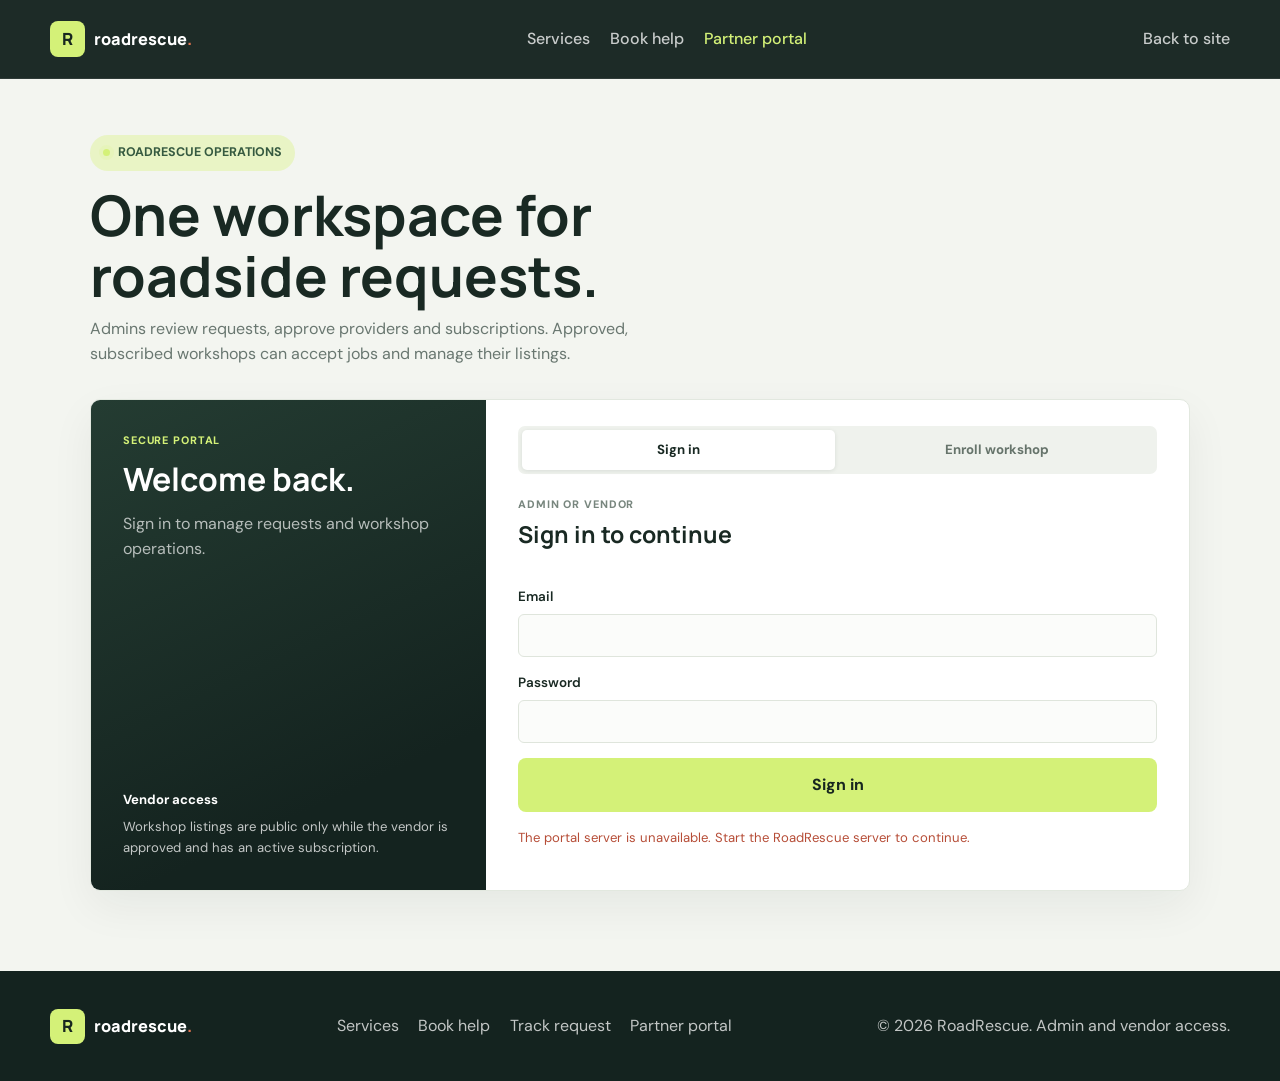
==== portal.html @ 2ab042f3 "Fix homepage script loading Co-authored-by: Copilot <223556219+Copilot@users.noreply.github.com>" ====
<!DOCTYPE html>
<html lang="en">
  <head>
    <meta charset="UTF-8" />
    <meta name="viewport" content="width=device-width, initial-scale=1.0" />
    <meta name="description" content="RoadRescue admin and workshop partner portal." />
    <title>Admin &amp; partner portal | RoadRescue</title>
    <link rel="preconnect" href="https://fonts.googleapis.com" />
    <link rel="preconnect" href="https://fonts.gstatic.com" crossorigin />
    <link href="https://fonts.googleapis.com/css2?family=DM+Sans:wght@400;500;600;700&family=Manrope:wght@400;500;600;700;800&display=swap" rel="stylesheet" />
    <link rel="stylesheet" href="styles.css" />
    <link rel="stylesheet" href="portal.css" />
    <script src="portal.js" defer></script>
  </head>
  <body class="portal-body">
    <header class="site-header">
      <div class="container nav-wrap">
        <a href="index.html" class="brand" aria-label="RoadRescue home"><span class="brand-mark">R</span><span>roadrescue<span class="brand-period">.</span></span></a>
        <nav class="main-nav" aria-label="Main navigation"><a href="services.html">Services</a><a href="booking.html">Book help</a><a class="active" href="portal.html">Partner portal</a></nav>
        <div class="nav-actions"><a class="nav-link" href="index.html">Back to site</a><span id="portalUserLabel" class="portal-user-label" hidden></span><button class="btn btn-primary" id="logoutButton" type="button" hidden>Sign out</button></div>
        <button class="menu-toggle" type="button" aria-label="Toggle menu" aria-expanded="false"><span></span><span></span><span></span></button>
      </div>
    </header>

    <main class="portal-main">
      <div class="container portal-container">
        <section class="portal-intro">
          <span class="eyebrow"><span class="eyebrow-dot"></span> RoadRescue operations</span>
          <h1>One workspace for roadside requests.</h1>
          <p>Admins review requests, approve providers and subscriptions. Approved, subscribed workshops can accept jobs and manage their listings.</p>
        </section>

        <section class="portal-auth" id="authPanel" hidden>
          <div class="portal-auth-aside">
            <span class="portal-kicker">SECURE PORTAL</span>
            <h2 id="authAsideTitle">Welcome back.</h2>
            <p id="authAsideCopy">Sign in to manage requests and workshop operations.</p>
            <div class="portal-access-note"><strong>Vendor access</strong><span>Workshop listings are public only while the vendor is approved and has an active subscription.</span></div>
          </div>
          <div class="portal-auth-panel">
            <div id="setupPanel" hidden>
              <div class="portal-form-heading"><span class="portal-kicker">FIRST-TIME SETUP</span><h2>Create the administrator</h2><p>This one-time setup is only available while no administrator exists.</p></div>
              <form id="setupForm" class="portal-form">
                <label>Admin name<input name="name" autocomplete="name" required maxlength="100" /></label>
                <label>Admin email<input name="email" type="email" autocomplete="email" required maxlength="254" /></label>
                <label>Password <span class="field-hint">At least 12 characters</span><input name="password" type="password" autocomplete="new-password" minlength="12" required /></label>
                <button class="btn btn-primary full-width" type="submit">Create admin account</button>
                <p class="portal-status" aria-live="polite"></p>
              </form>
            </div>

            <div id="authFormsPanel">
              <div class="portal-tabs" role="tablist" aria-label="Portal access">
                <button class="portal-tab is-active" type="button" role="tab" aria-selected="true" data-auth-tab="login">Sign in</button>
                <button class="portal-tab" type="button" role="tab" aria-selected="false" data-auth-tab="enroll">Enroll workshop</button>
              </div>
              <form id="loginForm" class="portal-form" data-auth-form="login">
                <div class="portal-form-heading"><span class="portal-kicker">ADMIN OR VENDOR</span><h2>Sign in to continue</h2></div>
                <label>Email<input name="email" type="email" autocomplete="username" required maxlength="254" /></label>
                <label>Password<input name="password" type="password" autocomplete="current-password" required /></label>
                <button class="btn btn-primary full-width" type="submit">Sign in</button>
                <p class="portal-status" aria-live="polite"></p>
              </form>

              <form id="vendorEnrollForm" class="portal-form" data-auth-form="enroll" hidden>
                <div class="portal-form-heading"><span class="portal-kicker">SERVICE PARTNER</span><h2>Enroll your workshop</h2><p>New vendors are reviewed by an administrator before they can accept jobs.</p></div>
                <div class="portal-form-grid">
                  <label>Contact name<input name="name" autocomplete="name" required maxlength="100" /></label>
                  <label>Workshop name<input name="businessName" required maxlength="140" /></label>
                  <label>Business email<input name="email" type="email" autocomplete="email" required maxlength="254" /></label>
                  <label>Contact phone<input name="phone" type="tel" autocomplete="tel" required maxlength="24" /></label>
                  <label>City<input name="city" required maxlength="100" /></label>
                  <label>Workshop address<input name="address" required maxlength="240" /></label>
                  <label class="form-span-two">Services offered<input name="services" placeholder="Towing, battery, tyres, repairs" maxlength="240" /></label>
                  <label class="form-span-two">Workshop overview<textarea name="description" rows="3" maxlength="500" placeholder="Tell customers about your workshop"></textarea></label>
                  <label class="form-span-two">Password <span class="field-hint">At least 10 characters</span><input name="password" type="password" autocomplete="new-password" minlength="10" required /></label>
                </div>
                <button class="btn btn-primary full-width" type="submit">Submit vendor application</button>
                <p class="portal-status" aria-live="polite"></p>
              </form>
            </div>
          </div>
        </section>

        <section class="portal-dashboard" id="dashboardPanel" hidden>
          <div class="dashboard-toolbar"><div><span class="portal-kicker" id="dashboardRole">PORTAL</span><h2 id="dashboardHeading">Dashboard</h2></div><button class="btn btn-secondary dashboard-refresh" id="refreshDashboardButton" type="button" title="Refresh dashboard">↻ <span>Refresh</span></button></div>
          <p class="portal-status dashboard-global-status" id="dashboardStatus" aria-live="polite"></p>
          <div id="adminDashboard" hidden>
            <div class="portal-stats" id="adminStats"></div>
            <section class="portal-section"><div class="portal-section-heading"><div><span class="portal-kicker">VENDOR ACCOUNTS</span><h3>Applications and partner details</h3></div></div><div id="adminVendors" class="portal-record-list"></div></section>
            <section class="portal-section"><div class="portal-section-heading"><div><span class="portal-kicker">CUSTOMER DIRECTORY</span><h3>Client contacts and request history</h3></div></div><div id="adminClients" class="portal-record-list"></div></section>
            <section class="portal-section"><div class="portal-section-heading"><div><span class="portal-kicker">WORKSHOP DIRECTORY</span><h3>Subscriptions and payment review</h3></div><p>Confirm payment outside this site before activating a plan.</p></div><div id="adminSubscriptions" class="portal-record-list"></div></section>
            <section class="portal-section"><div class="portal-section-heading"><div><span class="portal-kicker">CUSTOMER REQUESTS</span><h3>All roadside jobs</h3></div></div><div id="adminJobs" class="portal-record-list"></div></section>
          </div>

          <div id="vendorDashboard" hidden>
            <section class="vendor-status-banner" id="vendorStatusBanner"></section>
            <section class="portal-section vendor-availability" id="vendorAvailabilityPanel"><div><span class="portal-kicker">JOB AVAILABILITY</span><strong id="vendorAvailabilityLabel">Offline</strong><p id="vendorAvailabilityHelp">Go online to receive requests from the local service network.</p></div><button class="btn btn-primary" id="vendorAvailabilityButton" type="button">Go online</button></section>
            <p class="portal-status availability-status" id="availabilityStatus" aria-live="polite"></p>
            <div class="vendor-dashboard-grid">
              <div class="vendor-main-column">
                <section class="portal-section"><div class="portal-section-heading"><div><span class="portal-kicker">WORKSHOP PROFILE</span><h3>Public listing details</h3></div></div>
                  <form id="workshopForm" class="portal-form vendor-profile-form"><div class="portal-form-grid">
                    <label>Workshop name<input name="businessName" required maxlength="140" /></label>
                    <label>Contact phone<input name="phone" type="tel" required maxlength="24" /></label>
                    <label>City<input name="city" required maxlength="100" /></label>
                    <label>Workshop address<input name="address" required maxlength="240" /></label>
                    <label class="form-span-two">Services offered<input name="services" maxlength="240" /></label>
                    <label class="form-span-two">Workshop overview<textarea name="description" rows="3" maxlength="500"></textarea></label>
                  </div><label class="listing-toggle"><input name="listingEnabled" type="checkbox" /><span>Show this workshop in the public directory when eligible</span></label><button class="btn btn-primary" type="submit">Save workshop profile</button><p class="portal-status" aria-live="polite"></p></form>
                </section>
                <section class="portal-section"><div class="portal-section-heading"><div><span class="portal-kicker">LOCAL REQUESTS</span><h3>Available roadside jobs</h3></div></div><div id="vendorJobs" class="portal-record-list"></div></section>
              </div>
              <aside class="vendor-side-column"><section class="portal-section subscription-panel"><span class="portal-kicker">WORKSHOP SUBSCRIPTION</span><h3 id="subscriptionTitle">Choose a listing plan</h3><p id="subscriptionDescription">Your listing and job acceptance are enabled after admin approval and subscription activation.</p><div id="subscriptionState"></div><div class="subscription-options"><button class="subscription-option" type="button" data-plan="starter"><strong>Starter</strong><span>₹499 / 30 days</span></button><button class="subscription-option" type="button" data-plan="growth"><strong>Growth</strong><span>₹999 / 30 days</span></button><button class="subscription-option" type="button" data-plan="pro"><strong>Pro</strong><span>₹1,999 / 30 days</span></button></div><p class="fine-print">Request a plan, then pay the provider/admin through your agreed offline method. An administrator activates the subscription after confirming payment. No payment is collected here.</p><p class="portal-status" id="subscriptionStatus" aria-live="polite"></p></section><section class="portal-section directory-state"><span class="portal-kicker">PUBLIC LISTING</span><strong id="listingEligibility">Checking eligibility…</strong><a class="text-link" href="services.html">View workshop directory <span aria-hidden="true">↗</span></a></section></aside>
            </div>
          </div>
        </section>
      </div>
    </main>

    <footer class="site-footer"><div class="container footer-wrap"><a href="index.html" class="brand footer-brand"><span class="brand-mark">R</span><span>roadrescue<span class="brand-period">.</span></span></a><div class="footer-links"><a href="services.html">Services</a><a href="booking.html">Book help</a><a href="tracking.html">Track request</a><a href="portal.html">Partner portal</a></div><p>© <span id="year"></span> RoadRescue. Admin and vendor access.</p></div></footer>
  </body>
</html>
---- styles.css ----
:root {
  --bg: #14231f;
  --bg-soft: #1c302a;
  --panel: #ffffff;
  --panel-alt: #f4f7fb;
  --text: #192923;
  --muted: #697770;
  --primary: #d4f178;
  --primary-dark: #365a40;
  --primary-soft: rgba(212, 241, 120, 0.2);
  --secondary: #df7450;
  --success: #66b891;
  --shadow: 0 24px 64px rgba(20, 35, 31, 0.11);
  --radius: 12px;
  --radius-sm: 8px;
  --container: 1180px;
}

* {
  box-sizing: border-box;
}

[hidden] {
  display: none !important;
}

html {
  scroll-behavior: smooth;
}

body {
  margin: 0;
  font-family: "DM Sans", sans-serif;
  background: #f5f6f2;
  color: var(--text);
  line-height: 1.6;
}

a {
  text-decoration: none;
  color: inherit;
}

img {
  max-width: 100%;
  display: block;
}

button,
input,
select,
textarea {
  font: inherit;
}

button {
  cursor: pointer;
}

.container {
  width: min(var(--container), calc(100% - 2rem));
  margin: 0 auto;
}

.section-pad {
  padding: 5.5rem 0;
}

.alt-bg {
  background: linear-gradient(180deg, #f1f5f9 0%, #eef4ff 100%);
}

.eyebrow {
  display: inline-flex;
  align-items: center;
  gap: 0.5rem;
  font-size: 0.78rem;
  letter-spacing: 0;
  text-transform: uppercase;
  font-weight: 700;
  color: var(--primary);
  background: var(--primary-soft);
  padding: 0.5rem 0.8rem;
  border-radius: 999px;
}

.eyebrow.red {
  background: rgba(239, 68, 68, 0.1);
}

.section-heading {
  max-width: 640px;
  margin-bottom: 2rem;
}

.section-heading.center {
  text-align: center;
  margin-left: auto;
  margin-right: auto;
}

.section-heading h2 {
  margin: 0.8rem 0 0;
  font-size: clamp(2rem, 3vw, 3rem);
  line-height: 1.15;
  letter-spacing: -0.04em;
}

.site-header {
  position: sticky;
  top: 0;
  z-index: 100;
  background: rgba(15, 23, 42, 0.88);
  backdrop-filter: blur(14px);
  border-bottom: 1px solid rgba(255, 255, 255, 0.08);
}

.nav-wrap {
  display: flex;
  align-items: center;
  justify-content: space-between;
  min-height: 78px;
  gap: 1rem;
}

.brand {
  display: inline-flex;
  align-items: center;
  gap: 0.75rem;
  font-weight: 800;
  color: white;
}

.brand-mark {
  display: grid;
  place-items: center;
  width: 2.2rem;
  height: 2.2rem;
  border-radius: 12px;
  font-size: 1.05rem;
  background: linear-gradient(135deg, var(--primary) 0%, var(--secondary) 100%);
  box-shadow: 0 10px 28px rgba(239, 68, 68, 0.35);
}

.main-nav,
.nav-actions {
  display: flex;
  align-items: center;
  gap: 1.25rem;
}

.main-nav a,
.nav-link {
  color: rgba(255, 255, 255, 0.76);
  font-weight: 500;
  transition: color 0.2s ease;
}

.main-nav a:hover,
.nav-link:hover {
  color: white;
}

.btn {
  display: inline-flex;
  justify-content: center;
  align-items: center;
  border: none;
  border-radius: 999px;
  font-weight: 700;
  padding: 0.95rem 1.5rem;
  transition: transform 0.2s ease, box-shadow 0.2s ease;
}

.btn:hover {
  transform: translateY(-2px);
}

.btn-primary {
  background: linear-gradient(135deg, var(--primary) 0%, var(--secondary) 100%);
  color: white;
  box-shadow: 0 18px 35px rgba(239, 68, 68, 0.28);
}

.btn-secondary {
  background: rgba(255, 255, 255, 0.08);
  color: var(--text);
  border: 1px solid rgba(16, 32, 51, 0.08);
}

.full-width {
  width: 100%;
}

.menu-toggle {
  display: none;
  width: 2.8rem;
  height: 2.8rem;
  border: 1px solid rgba(255, 255, 255, 0.15);
  border-radius: 12px;
  background: rgba(255, 255, 255, 0.04);
  flex-direction: column;
  justify-content: center;
  align-items: center;
  gap: 0.3rem;
}

.menu-toggle span {
  width: 1.2rem;
  height: 2px;
  background: white;
  border-radius: 99px;
}

.hero {
  background:
    radial-gradient(circle at top left, rgba(249, 115, 22, 0.2), transparent 25%),
    radial-gradient(circle at bottom right, rgba(239, 68, 68, 0.18), transparent 30%),
    linear-gradient(135deg, #0f172a 0%, #101c35 100%);
  color: white;
  padding: 5.5rem 0 4.5rem;
}

.hero-grid {
  display: grid;
  grid-template-columns: 1.1fr 0.9fr;
  align-items: center;
  gap: 2rem;
}

.hero-copy h1 {
  font-size: clamp(2.8rem, 6vw, 5rem);
  line-height: 0.96;
  letter-spacing: -0.06em;
  margin: 1rem 0;
  max-width: 620px;
}

.hero-copy p {
  font-size: 1.1rem;
  color: rgba(255, 255, 255, 0.75);
  max-width: 560px;
}

.hero-actions {
  display: flex;
  flex-wrap: wrap;
  gap: 1rem;
  margin-top: 2rem;
}

.hero-actions .btn-secondary {
  background: rgba(255, 255, 255, 0.06);
  color: white;
  border-color: rgba(255, 255, 255, 0.2);
}

.payment-badges {
  display: flex;
  flex-wrap: wrap;
  gap: 0.7rem;
  margin-top: 1.5rem;
}

.payment-badges span {
  display: inline-flex;
  align-items: center;
  justify-content: center;
  background: rgba(255, 255, 255, 0.08);
  border: 1px solid rgba(255, 255, 255, 0.12);
  color: white;
  border-radius: 999px;
  padding: 0.5rem 0.85rem;
  font-weight: 600;
  font-size: 0.82rem;
}

.trust-points {
  list-style: none;
  padding: 0;
  margin: 2rem 0 0;
  display: flex;
  flex-wrap: wrap;
  gap: 1rem 1.5rem;
  color: rgba(255, 255, 255, 0.8);
  font-size: 0.95rem;
}

.trust-points li {
  position: relative;
  padding-left: 1.2rem;
}

.trust-points li::before {
  content: "";
  position: absolute;
  left: 0;
  top: 0.55rem;
  width: 0.5rem;
  height: 0.5rem;
  border-radius: 50%;
  background: var(--success);
}

.hero-panel {
  position: relative;
  display: grid;
  gap: 1.2rem;
  justify-items: center;
}

.alert-card,
.info-card,
.feature-phone {
  width: min(100%, 430px);
  border-radius: 24px;
  background: rgba(255, 255, 255, 0.08);
  border: 1px solid rgba(255, 255, 255, 0.12);
  box-shadow: var(--shadow);
}

.alert-card {
  padding: 1.25rem 1.3rem;
}

.alert-top {
  display: flex;
  align-items: center;
  gap: 0.6rem;
  font-size: 0.88rem;
  color: rgba(255, 255, 255, 0.75);
}

.status-dot {
  width: 0.7rem;
  height: 0.7rem;
  border-radius: 50%;
  background: var(--success);
  box-shadow: 0 0 0 6px rgba(20, 184, 166, 0.16);
}

.alert-card strong {
  display: block;
  font-size: 1.8rem;
  margin-top: 1rem;
  letter-spacing: -0.04em;
}

.alert-card small {
  color: rgba(255, 255, 255, 0.7);
}

.info-card {
  display: grid;
  grid-template-columns: repeat(2, minmax(0, 1fr));
  gap: 1rem;
  padding: 1rem;
}

.mini-stat {
  background: rgba(255, 255, 255, 0.05);
  border-radius: 18px;
  padding: 1rem;
}

.mini-stat span {
  display: block;
  font-size: 1.8rem;
  font-weight: 800;
}

.mini-stat small {
  color: rgba(255, 255, 255, 0.72);
}

.feature-phone {
  padding: 1rem;
}

.phone-bar {
  width: 30%;
  height: 0.45rem;
  border-radius: 99px;
  background: rgba(255, 255, 255, 0.25);
  margin: 0 auto 1rem;
}

.phone-content p {
  font-weight: 700;
  margin-bottom: 0.5rem;
  color: white;
}

.phone-content ul {
  margin: 0;
  padding-left: 1.1rem;
  color: rgba(255, 255, 255, 0.76);
}

.action-grid,
.service-grid,
.process-grid,
.pricing-grid,
.testimonial-grid {
  display: grid;
  gap: 1.4rem;
}

.action-grid {
  grid-template-columns: repeat(6, minmax(0, 1fr));
  margin-top: 2rem;
}

.action-card {
  border: 1px solid rgba(16, 32, 51, 0.08);
  background: white;
  padding: 1.5rem 1rem;
  text-align: left;
  border-radius: 18px;
  box-shadow: 0 10px 25px rgba(15, 23, 42, 0.04);
  transition: transform 0.2s ease, box-shadow 0.2s ease;
}

.action-card:hover {
  transform: translateY(-4px);
  box-shadow: 0 15px 28px rgba(15, 23, 42, 0.08);
}

.icon {
  display: inline-flex;
  font-size: 1.7rem;
  margin-bottom: 0.8rem;
}

.action-card strong,
.service-card h3,
.step-card h3,
.price-card h3 {
  display: block;
  font-size: 1.15rem;
  margin-bottom: 0.2rem;
}

.action-card small,
.service-card p,
.step-card p,
.price-card li,
.contact-copy p,
.testimonial-card p,
.faq-answer p {
  color: var(--muted);
}

.service-grid {
  grid-template-columns: repeat(3, minmax(0, 1fr));
}

.service-card {
  background: white;
  border-radius: var(--radius);
  padding: 2rem 1.5rem;
  box-shadow: 0 18px 35px rgba(15, 23, 42, 0.04);
  border: 1px solid rgba(16, 32, 51, 0.06);
}

.service-icon {
  display: grid;
  place-items: center;
  width: 3.2rem;
  height: 3.2rem;
  border-radius: 14px;
  font-size: 1.5rem;
  background: linear-gradient(135deg, var(--primary-soft), rgba(249, 115, 22, 0.12));
  margin-bottom: 1rem;
}

.process-grid {
  grid-template-columns: repeat(4, minmax(0, 1fr));
}

.step-card {
  background: white;
  border: 1px solid rgba(16, 32, 51, 0.08);
  border-radius: var(--radius);
  padding: 1.5rem;
  box-shadow: 0 15px 28px rgba(15, 23, 42, 0.04);
}

.step-number {
  display: inline-block;
  padding: 0.45rem 0.8rem;
  border-radius: 999px;
  color: var(--primary);
  background: rgba(239, 68, 68, 0.1);
  font-weight: 800;
  font-size: 0.78rem;
  margin-bottom: 1rem;
}

.pricing-grid {
  grid-template-columns: repeat(3, minmax(0, 1fr));
}

.price-card {
  background: white;
  border-radius: var(--radius);
  padding: 2rem 1.5rem;
  border: 1px solid rgba(16, 32, 51, 0.08);
  box-shadow: 0 18px 35px rgba(15, 23, 42, 0.04);
}

.featured-plan {
  position: relative;
  border: 2px solid rgba(239, 68, 68, 0.25);
  transform: translateY(-8px);
}

.plan-tag {
  display: inline-block;
  font-size: 0.72rem;
  font-weight: 700;
  letter-spacing: 0.08em;
  text-transform: uppercase;
  color: var(--primary);
  background: rgba(239, 68, 68, 0.1);
  border-radius: 999px;
  padding: 0.4rem 0.75rem;
}

.price {
  margin: 1rem 0 1.2rem;
  font-size: 2.5rem;
  font-weight: 900;
  letter-spacing: -0.06em;
}

.price span {
  font-size: 0.95rem;
  color: var(--muted);
}

.payment-note {
  margin: 0.5rem 0 1rem;
  color: var(--muted);
  font-size: 0.9rem;
  font-weight: 600;
}

.price-card ul {
  list-style: none;
  padding: 0;
  margin: 0 0 1.4rem;
  display: grid;
  gap: 0.7rem;
}

.price-card li {
  position: relative;
  padding-left: 1.3rem;
}

.price-card li::before {
  content: "✓";
  position: absolute;
  left: 0;
  color: var(--success);
  font-weight: 800;
}

.testimonial-grid {
  grid-template-columns: repeat(3, minmax(0, 1fr));
}

.testimonial-card {
  background: white;
  border-radius: 20px;
  box-shadow: 0 14px 28px rgba(15, 23, 42, 0.05);
  border: 1px solid rgba(16, 32, 51, 0.07);
  padding: 1.8rem 1.5rem;
}

.stars {
  color: #fbbf24;
  letter-spacing: 0.12em;
  margin-bottom: 1rem;
}

.person {
  display: flex;
  flex-direction: column;
  margin-top: 1.2rem;
}

.person strong {
  font-size: 1rem;
}

.person span {
  color: var(--muted);
  font-size: 0.9rem;
}

.faq-wrap {
  display: grid;
  grid-template-columns: 0.8fr 1.2fr;
  align-items: start;
  gap: 1.8rem;
}

.faq-list {
  display: grid;
  gap: 0.8rem;
}

.faq-item {
  background: white;
  border: 1px solid rgba(16, 32, 51, 0.08);
  border-radius: 18px;
  overflow: hidden;
}

.faq-question {
  position: relative;
  width: 100%;
  border: none;
  background: transparent;
  text-align: left;
  padding: 1.2rem 3.2rem 1.2rem 1.2rem;
  font-weight: 700;
  color: var(--text);
}

.faq-question::after {
  content: "+";
  position: absolute;
  right: 1.1rem;
  top: 50%;
  transform: translateY(-50%);
  font-size: 1.6rem;
  color: var(--primary);
}

.faq-item.active .faq-question::after {
  content: "−";
}

.faq-answer {
  display: none;
  padding: 0 1.2rem 1.2rem;
}

.faq-item.active .faq-answer {
  display: block;
}

.contact-grid {
  display: grid;
  grid-template-columns: 0.9fr 1.1fr;
  gap: 2rem;
  align-items: start;
}

.contact-copy h2 {
  margin: 0.8rem 0 0.8rem;
  font-size: clamp(2rem, 4vw, 3rem);
  line-height: 1.08;
  letter-spacing: -0.05em;
}

.contact-list {
  display: grid;
  gap: 1rem;
  margin-top: 2rem;
}

.contact-list strong {
  display: block;
  margin-bottom: 0.3rem;
}

.contact-list a,
.contact-list span {
  color: var(--muted);
}

.contact-form {
  background: white;
  border-radius: var(--radius);
  border: 1px solid rgba(16, 32, 51, 0.08);
  padding: 1.5rem;
  box-shadow: 0 18px 35px rgba(15, 23, 42, 0.08);
  display: grid;
  gap: 1rem;
}

.contact-form label {
  display: grid;
  gap: 0.45rem;
  font-weight: 600;
  color: var(--text);
}

.contact-form input,
.contact-form select,
.contact-form textarea {
  width: 100%;
  border: 1px solid rgba(16, 32, 51, 0.1);
  border-radius: 12px;
  padding: 0.9rem 1rem;
  background: #f9fafb;
  color: var(--text);
}

.contact-form input:focus,
.contact-form select:focus,
.contact-form textarea:focus {
  outline: 2px solid rgba(239, 68, 68, 0.15);
  border-color: rgba(239, 68, 68, 0.45);
}

.form-status {
  min-height: 1.4rem;
  margin: 0;
  color: var(--success);
  font-weight: 600;
}

.site-footer {
  background: #0f172a;
  color: rgba(255, 255, 255, 0.74);
  padding: 1.4rem 0;
}

.footer-wrap {
  display: flex;
  align-items: center;
  justify-content: space-between;
  gap: 1rem;
  flex-wrap: wrap;
}

.footer-brand {
  color: white;
}

.footer-links {
  display: flex;
  gap: 1.2rem;
  flex-wrap: wrap;
}

.brand,
.section-heading h2,
.hero-copy h1,
.contact-copy h2,
.page-hero h1,
.booking-intro h1,
.tracking-heading h1,
.service-bottom-inner h2 {
  font-family: "Manrope", sans-serif;
}

.brand {
  gap: 0.55rem;
  font-size: 1.02rem;
  letter-spacing: 0;
}

.brand-mark {
  color: #17261f;
  background: var(--primary);
  border-radius: 8px;
  box-shadow: none;
}

.brand-period {
  color: var(--secondary);
}

.site-header {
  background: rgba(20, 35, 31, 0.96);
}

.main-nav a.active {
  color: var(--primary);
}

.btn {
  border-radius: 8px;
  padding: 0.88rem 1.15rem;
  gap: 0.6rem;
}

.btn-primary {
  color: #17261f;
  background: var(--primary);
  box-shadow: none;
}

.btn-primary:hover {
  background: #e1f89a;
  box-shadow: 0 10px 24px rgba(212, 241, 120, 0.18);
}

.btn-secondary {
  background: white;
  border-color: #dfe5df;
  color: var(--text);
}

.hero {
  position: relative;
  isolation: isolate;
  min-height: 600px;
  display: grid;
  align-items: center;
  background:
    linear-gradient(90deg, rgba(17, 31, 26, 0.96) 0%, rgba(17, 31, 26, 0.88) 48%, rgba(17, 31, 26, 0.3) 100%),
    url("https://images.unsplash.com/photo-1486262715619-67b85e0b08d3?auto=format&fit=crop&w=1800&q=85") center 54% / cover,
    #14231f;
  padding: 5rem 0;
}

.hero-grid {
  grid-template-columns: 1fr 0.78fr;
}

.hero-copy h1 {
  max-width: 690px;
  font-size: clamp(2.8rem, 5.3vw, 4.7rem);
  line-height: 1.03;
  letter-spacing: 0;
  font-weight: 700;
}

.hero-copy h1 span {
  color: var(--primary);
}

.hero-copy p {
  max-width: 510px;
  color: rgba(255, 255, 255, 0.76);
}

.hero .eyebrow {
  color: #e8f1e7;
  background: rgba(255, 255, 255, 0.1);
  border: 1px solid rgba(255, 255, 255, 0.16);
}

.eyebrow-dot {
  width: 7px;
  height: 7px;
  border-radius: 50%;
  background: var(--primary);
  box-shadow: 0 0 0 4px rgba(212, 241, 120, 0.14);
}

.hero-actions .btn-primary {
  color: #17261f;
}

.hero-panel {
  justify-items: end;
}

.alert-card,
.info-card,
.feature-phone {
  border-radius: 12px;
  background: rgba(17, 31, 26, 0.8);
  border-color: rgba(255, 255, 255, 0.2);
  backdrop-filter: blur(16px);
}

.alert-card {
  width: min(100%, 360px);
}

.alert-card strong {
  font-family: "Manrope", sans-serif;
  font-size: 1.45rem;
  letter-spacing: 0;
}

.info-card,
.feature-phone {
  width: min(100%, 360px);
}

.mini-stat {
  border-radius: 8px;
}

.mini-stat span {
  font-family: "Manrope", sans-serif;
  font-size: 1.5rem;
}

.feature-phone {
  display: none;
}

.payment-badges span {
  border-radius: 6px;
  background: rgba(255, 255, 255, 0.08);
}

.section-pad {
  padding: 4.75rem 0;
}

.section-heading h2,
.contact-copy h2,
.tracking-promo h2 {
  font-weight: 700;
  letter-spacing: 0;
}

.eyebrow.red {
  color: #3e6748;
  background: rgba(212, 241, 120, 0.34);
}

.action-card,
.service-card,
.step-card,
.price-card,
.testimonial-card,
.faq-item,
.contact-form {
  border-radius: 10px;
  box-shadow: 0 12px 30px rgba(20, 35, 31, 0.045);
}

.service-card,
.price-card,
.testimonial-card,
.contact-form {
  border-color: #e7ebe5;
}

.featured-plan {
  border-color: #a6c964;
  transform: translateY(-5px);
}

.plan-tag {
  letter-spacing: 0;
}

.price {
  letter-spacing: 0;
}

.pricing-disclaimer {
  max-width: 620px;
  margin: 0.8rem auto 2rem;
  color: var(--muted);
  text-align: center;
  font-size: 0.9rem;
}

.stars {
  color: #536c50;
  font-size: 0.74rem;
  font-weight: 800;
  letter-spacing: 0;
  text-transform: uppercase;
}

.step-number {
  border-radius: 8px;
  color: #365a40;
  background: rgba(212, 241, 120, 0.32);
}

.alt-bg {
  background: #eef1eb;
}

.tracking-promo-grid {
  display: grid;
  grid-template-columns: 0.8fr 1.2fr;
  align-items: center;
  gap: 3rem;
}

.tracking-promo h2 {
  margin: 0.9rem 0 0.75rem;
  font: 700 2.55rem/1.1 "Manrope", sans-serif;
}

.tracking-promo p {
  max-width: 490px;
  color: var(--muted);
}

.text-link {
  display: inline-flex;
  align-items: center;
  gap: 0.5rem;
  color: #365a40;
  font-weight: 700;
}

.text-link:hover {
  color: #bd5838;
}

.map-preview {
  position: relative;
  display: block;
  min-height: 300px;
  overflow: hidden;
  border: 1px solid #dce3d9;
  border-radius: 10px;
  background-color: #e9eee3;
  background-image: linear-gradient(32deg, transparent 47%, rgba(255, 255, 255, 0.95) 48%, rgba(255, 255, 255, 0.95) 51%, transparent 52%), linear-gradient(130deg, transparent 43%, rgba(255, 255, 255, 0.92) 44%, rgba(255, 255, 255, 0.92) 47%, transparent 48%), linear-gradient(77deg, transparent 62%, rgba(255, 255, 255, 0.8) 63%, rgba(255, 255, 255, 0.8) 65%, transparent 66%);
}

.map-road {
  position: absolute;
  height: 18px;
  width: 120%;
  left: -8%;
  top: 44%;
  transform: rotate(-17deg);
  border-block: 2px solid #d5dbc9;
  background: #fafbf7;
}

.map-road-two {
  top: 56%;
  transform: rotate(28deg);
}

.map-park {
  position: absolute;
  width: 115px;
  height: 82px;
  right: 12%;
  top: 12%;
  border-radius: 48% 52% 37% 63%;
  background: #d7e5c9;
}

.map-marker {
  position: absolute;
  z-index: 2;
  display: grid;
  place-items: center;
  width: 40px;
  height: 40px;
  border: 3px solid white;
  border-radius: 50% 50% 50% 8px;
  color: white;
  font-size: 0.72rem;
  font-weight: 700;
  transform: rotate(-45deg);
  box-shadow: 0 5px 15px rgba(20, 35, 31, 0.2);
}

.map-marker-user {
  left: 34%;
  top: 40%;
  background: #365a40;
}

.map-marker-tech {
  left: 67%;
  top: 22%;
  background: #df7450;
}

.map-marker::first-letter {
  transform: rotate(45deg);
}

.map-preview-label {
  position: absolute;
  z-index: 3;
  left: 1rem;
  bottom: 1rem;
  display: flex;
  align-items: center;
  gap: 0.55rem;
  border: 1px solid #e1e7dd;
  border-radius: 8px;
  padding: 0.8rem 1rem;
  background: white;
  color: var(--text);
  font-size: 0.85rem;
  font-weight: 700;
}

.map-preview-label small {
  color: var(--muted);
  font-weight: 500;
}

.site-footer {
  background: #14231f;
}

.footer-wrap {
  padding: 0.25rem 0;
}

.footer-links a:hover {
  color: var(--primary);
}

.whatsapp-fab {
  position: fixed;
  z-index: 120;
  right: 1.35rem;
  bottom: 1.35rem;
  display: inline-flex;
  align-items: center;
  gap: 0.6rem;
  min-height: 48px;
  padding: 0 1rem;
  border: 1px solid rgba(255, 255, 255, 0.22);
  border-radius: 999px;
  background: #187b53;
  color: white;
  font-weight: 700;
  box-shadow: 0 10px 30px rgba(20, 35, 31, 0.22);
  transition: transform 0.2s ease, background 0.2s ease;
}

.whatsapp-fab:hover {
  transform: translateY(-2px);
  background: #126843;
}

.whatsapp-icon {
  font-size: 1.35rem;
  line-height: 1;
}

.page-hero {
  padding: 5.2rem 0 4.6rem;
  color: white;
  background: linear-gradient(110deg, rgba(20, 35, 31, 0.96), rgba(20, 35, 31, 0.78)), url("https://images.unsplash.com/photo-1486262715619-67b85e0b08d3?auto=format&fit=crop&w=1600&q=80") center 56% / cover;
}

.page-hero-content {
  max-width: var(--container);
}

.page-hero h1,
.booking-intro h1,
.tracking-heading h1 {
  max-width: 760px;
  margin: 1rem 0 0.8rem;
  font-size: clamp(2.4rem, 5vw, 4rem);
  line-height: 1.05;
  font-weight: 700;
}

.page-hero p {
  max-width: 570px;
  color: rgba(255, 255, 255, 0.76);
}

.page-hero .eyebrow,
.booking-intro .eyebrow,
.tracking-heading .eyebrow {
  color: white;
  background: rgba(255, 255, 255, 0.1);
  border: 1px solid rgba(255, 255, 255, 0.18);
}

.service-list {
  border-top: 1px solid #dfe5dc;
}

.service-row {
  display: grid;
  grid-template-columns: 54px minmax(0, 1fr) 210px;
  align-items: center;
  gap: 1.2rem;
  padding: 1.55rem 0;
  border-bottom: 1px solid #dfe5dc;
}

.service-row-icon {
  display: grid;
  place-items: center;
  width: 44px;
  height: 44px;
  border-radius: 8px;
  background: #e5edda;
  color: #365a40;
  font-weight: 800;
}

.service-row h2 {
  margin: 0 0 0.35rem;
  font: 700 1.18rem/1.3 "Manrope", sans-serif;
}

.service-row p {
  max-width: 700px;
  margin: 0;
  color: var(--muted);
  font-size: 0.94rem;
}

.service-row-action {
  display: grid;
  justify-items: end;
  gap: 0.45rem;
  text-align: right;
}

.service-row-action > span {
  font-size: 0.88rem;
  font-weight: 700;
}

.fine-print {
  color: var(--muted);
  font-size: 0.82rem;
}

.service-bottom-cta {
  padding: 2.6rem 0;
  background: #e9eee3;
}

.service-bottom-inner {
  display: flex;
  align-items: center;
  justify-content: space-between;
  gap: 1.5rem;
}

.service-bottom-inner h2 {
  margin: 0.55rem 0 0;
  font-size: 1.8rem;
}

.booking-main,
.tracking-main {
  min-height: calc(100vh - 160px);
  padding: 4.2rem 0 5rem;
  background: #f5f6f2;
}

.booking-layout {
  display: grid;
  grid-template-columns: minmax(250px, 0.78fr) minmax(0, 1.22fr);
  align-items: start;
  gap: 4rem;
}

.booking-intro {
  position: sticky;
  top: 110px;
  padding-top: 1rem;
}

.booking-intro h1 {
  font-size: clamp(2.3rem, 4vw, 3.4rem);
}

.booking-intro > p {
  max-width: 420px;
  color: var(--muted);
}

.booking-intro .eyebrow {
  color: #365a40;
  background: rgba(212, 241, 120, 0.36);
  border: 0;
}

.booking-assurance {
  display: flex;
  align-items: flex-start;
  gap: 0.85rem;
  margin: 1.6rem 0;
}

.assurance-icon {
  display: grid;
  flex: 0 0 40px;
  place-items: center;
  height: 40px;
  border-radius: 8px;
  background: #e5edda;
  color: #365a40;
  font-weight: 800;
}

.booking-assurance strong,
.booking-assurance span:not(.assurance-icon) {
  display: block;
}

.booking-assurance div span {
  max-width: 330px;
  margin-top: 0.2rem;
  color: var(--muted);
  font-size: 0.88rem;
}

.booking-form {
  gap: 1.1rem;
  padding: 1.8rem;
}

.form-heading {
  display: flex;
  align-items: center;
  justify-content: space-between;
  padding-bottom: 0.8rem;
  border-bottom: 1px solid #e9ece7;
}

.form-kicker,
.card-overline {
  display: block;
  color: #7c8981;
  font-size: 0.7rem;
  font-weight: 800;
  letter-spacing: 0.07em;
}

.form-heading h2 {
  margin: 0.25rem 0 0;
  font: 700 1.5rem/1.2 "Manrope", sans-serif;
}

.required-note {
  color: var(--muted);
  font-size: 0.78rem;
}

.form-two-col {
  display: grid;
  grid-template-columns: repeat(2, minmax(0, 1fr));
  gap: 1rem;
}

.booking-form label {
  font-size: 0.9rem;
}

.booking-form input,
.booking-form select,
.booking-form textarea {
  border-radius: 7px;
  background: #fbfcfa;
}

.location-actions {
  display: flex;
  align-items: center;
  flex-wrap: wrap;
  gap: 0.7rem;
  margin-top: -0.45rem;
}

.location-button {
  padding: 0.65rem 0.8rem;
  font-size: 0.84rem;
}

.location-status {
  color: var(--muted);
  font-size: 0.78rem;
}

.form-status-error {
  color: #b64d37;
}

.booking-form .fine-print {
  margin: -0.4rem 0 0;
}

.tracking-heading {
  display: flex;
  justify-content: space-between;
  align-items: end;
  gap: 1.5rem;
  margin-bottom: 1.2rem;
}

.tracking-heading h1 {
  margin-top: 0.7rem;
  font-size: clamp(2.2rem, 4vw, 3rem);
}

.tracking-heading p {
  margin: 0;
  color: var(--muted);
}

.tracking-heading .eyebrow {
  color: #365a40;
  background: rgba(212, 241, 120, 0.36);
  border: 0;
}

.demo-notice {
  display: flex;
  align-items: baseline;
  gap: 0.65rem;
  margin-bottom: 1.2rem;
  padding: 0.85rem 1rem;
  border: 1px solid #e8ddc8;
  border-radius: 8px;
  background: #fff8e9;
  color: #715a32;
  font-size: 0.84rem;
}

.demo-notice strong {
  flex: 0 0 auto;
}

.tracking-layout {
  display: grid;
  grid-template-columns: minmax(0, 1.45fr) minmax(310px, 0.7fr);
  align-items: start;
  gap: 1.2rem;
}

.tracking-map-column,
.tracking-details > * {
  overflow: hidden;
  border: 1px solid #e3e8e0;
  border-radius: 9px;
  background: white;
}

.tracking-map {
  width: 100%;
  height: 540px;
  background: #e8eee4;
}

.map-legend {
  display: flex;
  flex-wrap: wrap;
  align-items: center;
  gap: 0.7rem 1.2rem;
  padding: 0.85rem 1rem;
  color: var(--muted);
  font-size: 0.77rem;
}

.map-legend > span {
  display: inline-flex;
  align-items: center;
  gap: 0.4rem;
}

.map-legend > span:last-child {
  margin-left: auto;
}

.legend-dot {
  width: 9px;
  height: 9px;
  border-radius: 50%;
  background: #365a40;
}

.legend-tech {
  background: #df7450;
}

.tracking-details {
  display: grid;
  gap: 0.9rem;
}

.tracking-details > * {
  padding: 1.1rem;
}

.tracking-details .eta-card {
  color: white;
  background: #14231f;
  border-color: #14231f;
}

.eta-card .card-overline {
  color: rgba(255, 255, 255, 0.6);
}

.eta-value {
  display: flex;
  align-items: baseline;
  gap: 0.45rem;
  margin: 0.35rem 0 0.6rem;
}

.eta-value strong {
  color: var(--primary);
  font: 700 3.3rem/1 "Manrope", sans-serif;
}

.eta-value span {
  color: rgba(255, 255, 255, 0.75);
}

.eta-progress {
  height: 5px;
  overflow: hidden;
  border-radius: 5px;
  background: rgba(255, 255, 255, 0.16);
}

.eta-progress span {
  display: block;
  width: 15%;
  height: 100%;
  background: var(--primary);
  transition: width 0.4s ease;
}

.eta-card p {
  margin: 0.7rem 0 0;
  color: rgba(255, 255, 255, 0.65);
  font-size: 0.76rem;
}

.request-card-heading {
  display: flex;
  align-items: center;
  justify-content: space-between;
  gap: 0.5rem;
}

.request-card-heading > div strong {
  display: block;
  margin-top: 0.25rem;
  font: 700 1rem "Manrope", sans-serif;
}

.request-status-pill {
  border-radius: 999px;
  padding: 0.35rem 0.55rem;
  background: #eef2e8;
  color: #365a40;
  font-size: 0.72rem;
  font-weight: 700;
}

.request-card dl {
  display: grid;
  gap: 0.7rem;
  margin: 1rem 0;
}

.request-card dl div {
  display: flex;
  justify-content: space-between;
  gap: 1rem;
  font-size: 0.82rem;
}

.request-card dt {
  color: var(--muted);
}

.request-card dd {
  margin: 0;
  max-width: 65%;
  text-align: right;
  font-weight: 600;
}

.btn-whatsapp {
  display: inline-flex;
  align-items: center;
  justify-content: center;
  min-height: 45px;
  border-radius: 7px;
  background: #187b53;
  color: white;
  font-size: 0.86rem;
  font-weight: 700;
}

.tracking-timeline .card-overline {
  margin-bottom: 0.9rem;
}

.tracking-timeline ol {
  display: grid;
  gap: 0.95rem;
  margin: 0;
  padding: 0;
  list-style: none;
}

.timeline-step {
  position: relative;
  display: flex;
  gap: 0.7rem;
  color: #98a39c;
}

.timeline-step:not(:last-child)::after {
  position: absolute;
  top: 18px;
  left: 7px;
  width: 1px;
  height: calc(100% + 4px);
  background: #e1e7df;
  content: "";
}

.timeline-step > span {
  z-index: 1;
  flex: 0 0 15px;
  width: 15px;
  height: 15px;
  margin-top: 2px;
  border: 2px solid #cbd4c9;
  border-radius: 50%;
  background: white;
}

.timeline-step.is-complete > span {
  border-color: #365a40;
  background: #365a40;
}

.timeline-step.is-current > span {
  border-color: #df7450;
  box-shadow: 0 0 0 4px rgba(223, 116, 80, 0.13);
}

.timeline-step strong,
.timeline-step small {
  display: block;
}

.timeline-step strong {
  color: var(--text);
  font-size: 0.83rem;
}

.timeline-step small {
  margin-top: 0.16rem;
  font-size: 0.75rem;
}

.tracking-details > button {
  width: 100%;
}

.map-attribution {
  margin: 0.75rem 0;
  color: var(--muted);
  font-size: 0.72rem;
}

.map-pin {
  display: grid;
  place-items: center;
  border: 3px solid white;
  border-radius: 50% 50% 50% 8px;
  transform: rotate(-45deg);
  color: white;
  box-shadow: 0 4px 14px rgba(20, 35, 31, 0.25);
}

.map-pin span {
  transform: rotate(45deg);
  font-size: 0.66rem;
  font-weight: 800;
}

.map-pin-user {
  background: #365a40;
}

.map-pin-tech {
  background: #df7450;
}

.leaflet-container {
  font: 12px "DM Sans", sans-serif;
}

@media (max-width: 980px) {
  .hero-grid {
    grid-template-columns: 1fr 0.7fr;
  }

  .tracking-promo-grid,
  .booking-layout {
    gap: 2rem;
  }

  .tracking-layout {
    grid-template-columns: minmax(0, 1.2fr) minmax(285px, 0.8fr);
  }
}

@media (max-width: 980px) {
  .hero-grid,
  .contact-grid,
  .faq-wrap {
    grid-template-columns: 1fr;
  }

  .action-grid {
    grid-template-columns: repeat(3, minmax(0, 1fr));
  }

  .service-grid,
  .process-grid,
  .pricing-grid,
  .testimonial-grid {
    grid-template-columns: repeat(2, minmax(0, 1fr));
  }
}

@media (max-width: 760px) {
  .main-nav,
  .nav-actions {
    display: none;
  }

  .menu-toggle {
    display: inline-flex;
  }

  .site-header.is-open .main-nav,
  .site-header.is-open .nav-actions {
    display: flex;
    position: absolute;
    top: 78px;
    left: 1rem;
    right: 1rem;
    flex-direction: column;
    align-items: flex-start;
    background: rgba(15, 23, 42, 0.97);
    border: 1px solid rgba(255, 255, 255, 0.08);
    border-radius: 18px;
    padding: 1rem;
    box-shadow: var(--shadow);
  }

  .site-header.is-open .nav-actions {
    top: 262px;
  }

  .site-header.is-open .nav-wrap {
    position: relative;
  }

  .hero {
    padding-top: 4rem;
  }

  .hero-copy h1 {
    line-height: 1.04;
  }

  .action-grid,
  .service-grid,
  .process-grid,
  .pricing-grid,
  .testimonial-grid {
    grid-template-columns: 1fr;
  }

  .footer-wrap {
    flex-direction: column;
    align-items: flex-start;
  }
}

@media (max-width: 760px) {
  .hero {
    min-height: auto;
    padding: 4rem 0 3.5rem;
    background-position: 62% center;
  }

  .hero-grid {
    grid-template-columns: 1fr;
  }

  .hero-panel {
    justify-items: stretch;
  }

  .alert-card,
  .info-card {
    width: 100%;
  }

  .tracking-promo-grid,
  .booking-layout,
  .tracking-layout {
    grid-template-columns: 1fr;
  }

  .tracking-promo-grid {
    gap: 1.5rem;
  }

  .tracking-promo h2 {
    font-size: 2rem;
  }

  .map-preview {
    min-height: 235px;
  }

  .service-row {
    grid-template-columns: 44px minmax(0, 1fr);
    align-items: start;
  }

  .service-row-action {
    grid-column: 2;
    display: flex;
    justify-content: space-between;
    align-items: center;
    text-align: left;
  }

  .service-bottom-inner,
  .tracking-heading {
    align-items: flex-start;
    flex-direction: column;
  }

  .booking-main,
  .tracking-main {
    padding: 2.8rem 0 3.5rem;
  }

  .booking-intro {
    position: static;
  }

  .form-two-col {
    grid-template-columns: 1fr;
  }

  .booking-form {
    padding: 1.15rem;
  }

  .tracking-map {
    height: min(62vh, 450px);
    min-height: 310px;
  }

  .demo-notice {
    align-items: flex-start;
    flex-direction: column;
    gap: 0.2rem;
  }

  .map-legend > span:last-child {
    margin-left: 0;
  }

  .whatsapp-fab {
    right: 0.8rem;
    bottom: 0.8rem;
  }
}
---- portal.css ----
.portal-body {
  min-height: 100vh;
  background: #f3f5f0;
}

.portal-body [hidden] {
  display: none !important;
}

.portal-user-label {
  max-width: 150px;
  overflow: hidden;
  color: rgba(255, 255, 255, 0.75);
  text-overflow: ellipsis;
  white-space: nowrap;
}

.portal-main {
  min-height: calc(100vh - 160px);
  padding: 3.5rem 0 5rem;
}

.portal-container {
  max-width: 1100px;
}

.portal-intro {
  max-width: 660px;
  margin-bottom: 2rem;
}

.portal-intro .eyebrow {
  color: #365a40;
  background: rgba(212, 241, 120, 0.36);
}

.portal-intro h1 {
  margin: 0.9rem 0 0.6rem;
  font: 700 clamp(2.2rem, 5vw, 3.5rem)/1.08 "Manrope", sans-serif;
}

.portal-intro p {
  max-width: 610px;
  margin: 0;
  color: var(--muted);
}

.portal-auth {
  display: grid;
  grid-template-columns: 0.72fr 1.28fr;
  overflow: hidden;
  border: 1px solid #e2e8df;
  border-radius: 10px;
  background: white;
  box-shadow: 0 16px 44px rgba(20, 35, 31, 0.06);
}

.portal-auth-aside {
  display: flex;
  flex-direction: column;
  min-height: 490px;
  padding: 2rem;
  color: white;
  background: linear-gradient(155deg, #243c32 0%, #14231f 76%);
}

.portal-kicker,
.record-eyebrow {
  display: block;
  color: #78867e;
  font-size: 0.68rem;
  font-weight: 800;
  letter-spacing: 0.08em;
}

.portal-auth-aside .portal-kicker {
  color: var(--primary);
}

.portal-auth-aside h2 {
  margin: 0.8rem 0;
  font: 700 2rem/1.12 "Manrope", sans-serif;
}

.portal-auth-aside > p {
  margin: 0;
  color: rgba(255, 255, 255, 0.68);
}

.portal-access-note {
  display: grid;
  gap: 0.35rem;
  margin-top: auto;
  padding-top: 2rem;
  color: rgba(255, 255, 255, 0.75);
  font-size: 0.82rem;
}

.portal-access-note strong {
  color: white;
}

.portal-auth-panel {
  min-width: 0;
  padding: 1.6rem 2rem 2rem;
}

.portal-tabs {
  display: grid;
  grid-template-columns: 1fr 1fr;
  gap: 0.3rem;
  padding: 0.25rem;
  border-radius: 7px;
  background: #eff2ed;
}

.portal-tab {
  min-height: 40px;
  border: 0;
  border-radius: 5px;
  background: transparent;
  color: #66746b;
  font: 700 0.83rem "DM Sans", sans-serif;
  cursor: pointer;
}

.portal-tab.is-active {
  background: white;
  color: var(--text);
  box-shadow: 0 1px 4px rgba(20, 35, 31, 0.1);
}

.portal-form-heading {
  margin: 1.4rem 0 1rem;
}

.portal-form-heading h2 {
  margin: 0.3rem 0;
  font: 700 1.45rem "Manrope", sans-serif;
}

.portal-form-heading p {
  margin: 0;
  color: var(--muted);
  font-size: 0.84rem;
}

.portal-form {
  display: grid;
  gap: 0.95rem;
}

.portal-form label {
  display: grid;
  gap: 0.38rem;
  color: var(--text);
  font-size: 0.84rem;
  font-weight: 600;
}

.portal-form input,
.portal-form textarea {
  width: 100%;
  min-width: 0;
  border: 1px solid #dfe5dc;
  border-radius: 6px;
  padding: 0.72rem 0.8rem;
  background: #fbfcfa;
  color: var(--text);
  font: 500 0.88rem "DM Sans", sans-serif;
}

.portal-form input:focus,
.portal-form textarea:focus {
  outline: 2px solid rgba(212, 241, 120, 0.55);
  border-color: #a2be6b;
}

.portal-form-grid {
  display: grid;
  grid-template-columns: repeat(2, minmax(0, 1fr));
  gap: 0.85rem;
}

.form-span-two {
  grid-column: 1 / -1;
}

.field-hint {
  color: var(--muted);
  font-size: 0.75rem;
  font-weight: 400;
}

.portal-status {
  min-height: 1.1rem;
  margin: 0;
  color: var(--muted);
  font-size: 0.82rem;
}

.portal-status-error {
  color: #b64d37;
}

.portal-status-success {
  color: #287247;
}

.portal-dashboard {
  display: grid;
  gap: 1rem;
}

.dashboard-toolbar,
.portal-section-heading {
  display: flex;
  align-items: center;
  justify-content: space-between;
  gap: 1rem;
}

.dashboard-toolbar h2 {
  margin: 0.25rem 0 0;
  font: 700 2rem "Manrope", sans-serif;
}

.dashboard-refresh {
  min-width: 112px;
}

.portal-stats {
  display: grid;
  grid-template-columns: repeat(auto-fit, minmax(135px, 1fr));
  gap: 0.8rem;
}

.portal-stat {
  display: grid;
  gap: 0.75rem;
  padding: 1rem;
  border: 1px solid #e2e8df;
  border-radius: 8px;
  background: white;
}

.portal-stat span {
  color: var(--muted);
  font-size: 0.78rem;
}

.portal-stat strong {
  font: 700 1.7rem "Manrope", sans-serif;
}

.portal-section {
  min-width: 0;
  margin-top: 0.3rem;
  padding: 1.15rem;
  border: 1px solid #e2e8df;
  border-radius: 8px;
  background: white;
}

.portal-section-heading {
  align-items: end;
  margin-bottom: 0.9rem;
}

.portal-section-heading h3,
.subscription-panel h3 {
  margin: 0.2rem 0 0;
  font: 700 1.2rem "Manrope", sans-serif;
}

.portal-section-heading p {
  max-width: 330px;
  margin: 0;
  color: var(--muted);
  font-size: 0.76rem;
  text-align: right;
}

.portal-record-list {
  display: grid;
  gap: 0.65rem;
}

.portal-record {
  display: flex;
  align-items: center;
  justify-content: space-between;
  gap: 1rem;
  padding: 0.9rem;
  border: 1px solid #edf0eb;
  border-radius: 7px;
  background: #fcfdfb;
}

.record-main {
  min-width: 0;
}

.record-main h4 {
  margin: 0.22rem 0;
  font: 700 0.96rem "Manrope", sans-serif;
}

.record-main p,
.record-main small {
  display: block;
  margin: 0.2rem 0;
  overflow-wrap: anywhere;
  color: var(--muted);
  font-size: 0.8rem;
}

.record-main a {
  color: #365a40;
  font-weight: 700;
}

.record-actions {
  display: flex;
  flex: 0 0 auto;
  flex-wrap: wrap;
  justify-content: end;
  gap: 0.4rem;
}

.record-actions .btn {
  min-height: 38px;
  padding: 0.55rem 0.75rem;
  font-size: 0.76rem;
}

.record-actions button:disabled,
.subscription-option:disabled,
.portal-form :disabled {
  cursor: not-allowed;
  opacity: 0.55;
}

.portal-empty {
  margin: 0;
  padding: 1rem;
  border-radius: 6px;
  background: #f6f8f4;
  color: var(--muted);
  font-size: 0.85rem;
}

.vendor-status-banner {
  display: grid;
  gap: 0.25rem;
  padding: 0.95rem 1.1rem;
  border: 1px solid #e8ddc8;
  border-radius: 7px;
  background: #fff8e9;
  color: #715a32;
  font-size: 0.84rem;
}

.vendor-status-banner.is-approved {
  border-color: #cde2ce;
  background: #eff8ee;
  color: #315d3c;
}

.vendor-status-banner.is-rejected {
  border-color: #eccfc8;
  background: #fff1ed;
  color: #873f2e;
}

.vendor-dashboard-grid {
  display: grid;
  grid-template-columns: minmax(0, 1.4fr) minmax(260px, 0.6fr);
  align-items: start;
  gap: 1rem;
}

.vendor-main-column,
.vendor-side-column {
  display: grid;
  gap: 0.8rem;
}

.vendor-profile-form {
  gap: 0.9rem;
}

.listing-toggle {
  display: flex !important;
  align-items: center;
  gap: 0.6rem !important;
  color: var(--muted) !important;
}

.listing-toggle input {
  width: 17px;
  height: 17px;
  accent-color: #365a40;
}

.subscription-panel > p {
  color: var(--muted);
  font-size: 0.83rem;
}

.subscription-options {
  display: grid;
  gap: 0.5rem;
  margin: 1rem 0;
}

.subscription-option {
  display: flex;
  align-items: center;
  justify-content: space-between;
  gap: 0.5rem;
  width: 100%;
  border: 1px solid #dfe5dc;
  border-radius: 6px;
  padding: 0.75rem;
  background: #fbfcfa;
  color: var(--text);
  cursor: pointer;
}

.subscription-option:hover:not(:disabled) {
  border-color: #9fbd67;
  background: #f5f8ed;
}

.subscription-option strong {
  font-size: 0.82rem;
}

.subscription-option span {
  color: var(--muted);
  font-size: 0.78rem;
}

.subscription-badge {
  display: inline-flex;
  margin-top: 0.8rem;
  border-radius: 999px;
  padding: 0.35rem 0.65rem;
  background: #fff5df;
  color: #715a32;
  font-size: 0.75rem;
  font-weight: 700;
}

.subscription-badge.is-active {
  background: #e8f4e6;
  color: #315d3c;
}

.directory-state {
  display: grid;
  gap: 0.65rem;
}

.directory-state > strong {
  font: 600 0.92rem "Manrope", sans-serif;
}

.assigned-workshop {
  display: flex;
  align-items: center;
  justify-content: space-between;
  gap: 0.7rem;
  margin: 0.8rem 0;
  border: 1px solid #d4e4ca;
  border-radius: 7px;
  padding: 0.8rem 1rem;
  background: #eff8ee;
  color: #315d3c;
  font-size: 0.86rem;
}

.assigned-workshop a {
  color: #315d3c;
  font-weight: 700;
}

.directory-heading {
  display: flex;
  align-items: end;
  justify-content: space-between;
  gap: 1rem;
  margin-bottom: 1.5rem;
}

.directory-heading h2 {
  margin: 0.7rem 0 0.3rem;
  font: 700 2rem "Manrope", sans-serif;
}

.directory-heading p {
  margin: 0;
  color: var(--muted);
}

.public-workshop-grid {
  display: grid;
  grid-template-columns: repeat(3, minmax(0, 1fr));
  gap: 0.85rem;
}

.public-workshop-card {
  display: grid;
  align-content: start;
  gap: 0.6rem;
  min-width: 0;
  padding: 1.15rem;
  border: 1px solid #e2e8df;
  border-radius: 8px;
  background: white;
}

.workshop-city {
  color: #536c50;
  font-size: 0.72rem;
  font-weight: 800;
  text-transform: uppercase;
}

.public-workshop-card h3 {
  margin: 0;
  font: 700 1.05rem "Manrope", sans-serif;
}

.public-workshop-card p,
.workshop-address {
  margin: 0;
  color: var(--muted);
  font-size: 0.82rem;
}

.public-workshop-card .text-link {
  margin-top: 0.4rem;
  font-size: 0.82rem;
}

.directory-empty {
  display: grid;
  gap: 0.3rem;
  grid-column: 1 / -1;
  border: 1px solid #e2e8df;
  border-radius: 8px;
  padding: 1.2rem;
  background: white;
  color: var(--muted);
  font-size: 0.85rem;
}

.directory-empty strong {
  color: var(--text);
}

@media (max-width: 850px) {
  .portal-auth {
    grid-template-columns: 1fr;
  }

  .portal-auth-aside {
    min-height: 240px;
  }

  .portal-access-note {
    margin-top: 1rem;
    padding-top: 0;
  }

  .vendor-dashboard-grid {
    grid-template-columns: 1fr;
  }

  .public-workshop-grid {
    grid-template-columns: repeat(2, minmax(0, 1fr));
  }
}

@media (max-width: 600px) {
  .portal-main {
    padding: 2.5rem 0 3.5rem;
  }

  .portal-auth-aside,
  .portal-auth-panel {
    padding: 1.3rem;
  }

  .portal-form-grid,
  .portal-stats,
  .public-workshop-grid {
    grid-template-columns: 1fr;
  }

  .portal-stat {
    grid-template-columns: 1fr auto;
    align-items: center;
  }

  .portal-stat strong {
    font-size: 1.35rem;
  }

  .portal-record,
  .dashboard-toolbar,
  .portal-section-heading,
  .directory-heading {
    align-items: flex-start;
    flex-direction: column;
  }

  .record-actions {
    justify-content: flex-start;
  }

  .portal-section-heading p {
    text-align: left;
  }

  .directory-heading h2 {
    font-size: 1.7rem;
  }
}

.vendor-availability {
  display: flex;
  align-items: center;
  justify-content: space-between;
  gap: 1rem;
  margin-top: 0;
}

.vendor-availability > div {
  display: grid;
  gap: 0.3rem;
}

.vendor-availability strong {
  display: inline-flex;
  align-items: center;
  gap: 0.45rem;
  font: 700 1.05rem "Manrope", sans-serif;
  text-transform: capitalize;
}

.vendor-availability.is-online strong::before,
.vendor-availability.is-offline strong::before {
  width: 9px;
  height: 9px;
  border-radius: 50%;
  background: #87938b;
  content: "";
}

.vendor-availability.is-online strong::before {
  background: #278350;
  box-shadow: 0 0 0 4px rgba(39, 131, 80, 0.12);
}

.vendor-availability p {
  margin: 0;
  color: var(--muted);
  font-size: 0.82rem;
}

.availability-status {
  margin: -0.6rem 0 0;
}
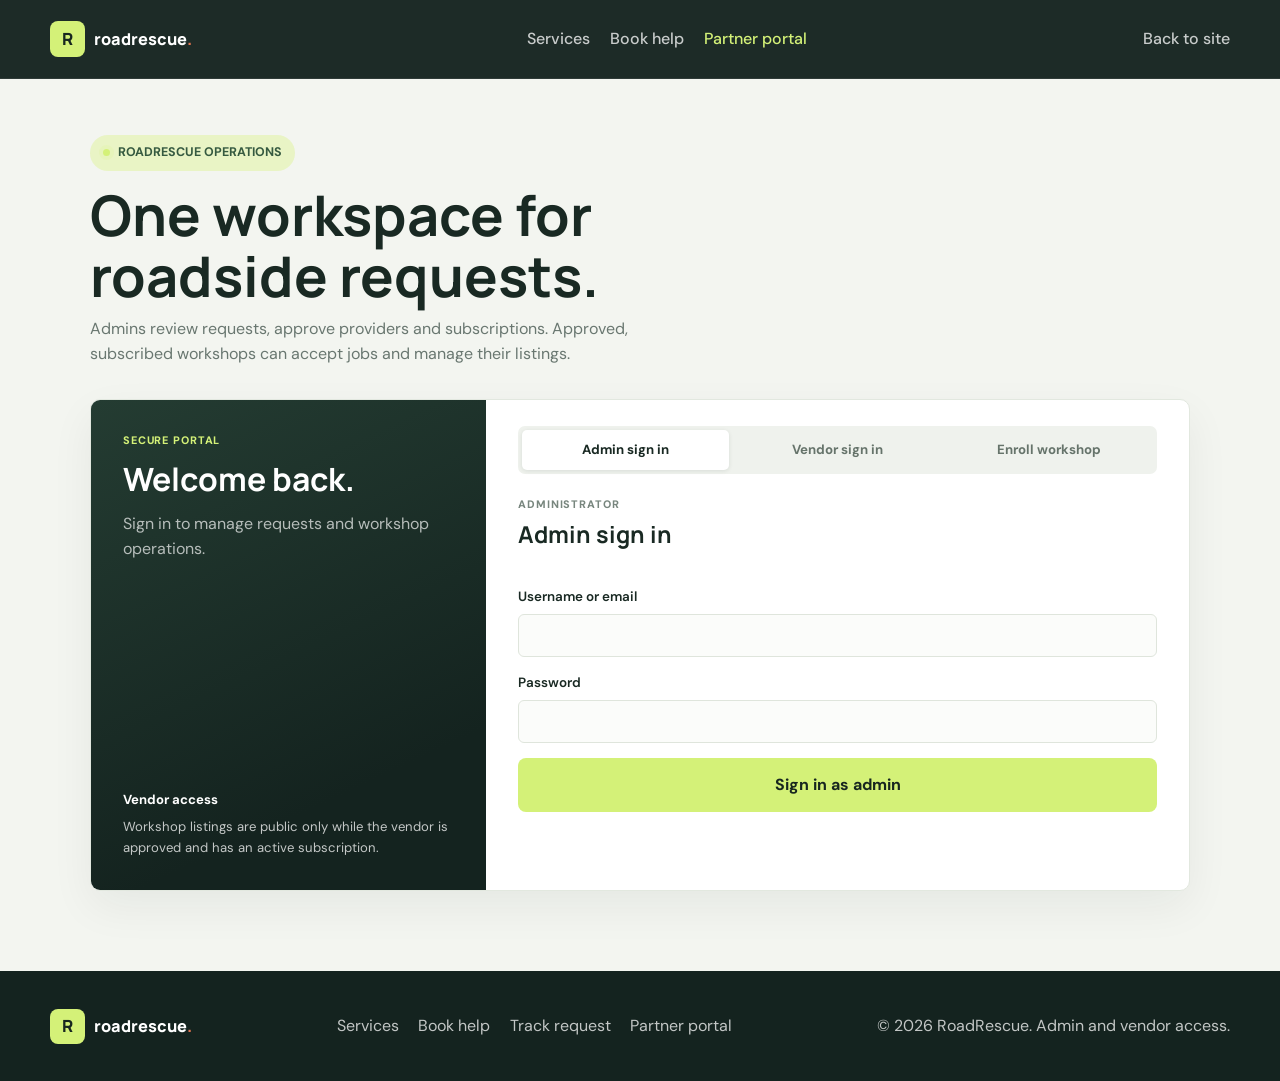
==== commit 569656e7: "Prepare app for Render deployment" ====
--- a/portal.html
+++ b/portal.html
@@ -51,18 +51,27 @@
 
             <div id="authFormsPanel">
               <div class="portal-tabs" role="tablist" aria-label="Portal access">
-                <button class="portal-tab is-active" type="button" role="tab" aria-selected="true" data-auth-tab="login">Sign in</button>
-                <button class="portal-tab" type="button" role="tab" aria-selected="false" data-auth-tab="enroll">Enroll workshop</button>
+                <button class="portal-tab is-active" type="button" role="tab" aria-selected="true" data-auth-tab="admin-login">Admin sign in</button>
+                <button class="portal-tab" type="button" role="tab" aria-selected="false" data-auth-tab="vendor-login">Vendor sign in</button>
+              <button class="portal-tab" type="button" role="tab" aria-selected="false" data-auth-tab="enroll">Enroll workshop</button>
               </div>
-              <form id="loginForm" class="portal-form" data-auth-form="login">
-                <div class="portal-form-heading"><span class="portal-kicker">ADMIN OR VENDOR</span><h2>Sign in to continue</h2></div>
-                <label>Email<input name="email" type="email" autocomplete="username" required maxlength="254" /></label>
+              <form id="adminLoginForm" class="portal-form" data-auth-form="admin-login">
+                <div class="portal-form-heading"><span class="portal-kicker">ADMINISTRATOR</span><h2>Admin sign in</h2></div>
+                <label>Username or email<input name="email" type="text" autocomplete="username" required maxlength="254" /></label>
                 <label>Password<input name="password" type="password" autocomplete="current-password" required /></label>
-                <button class="btn btn-primary full-width" type="submit">Sign in</button>
+                <button class="btn btn-primary full-width" type="submit">Sign in as admin</button>
                 <p class="portal-status" aria-live="polite"></p>
               </form>
 
-              <form id="vendorEnrollForm" class="portal-form" data-auth-form="enroll" hidden>
+              <form id="vendorLoginForm" class="portal-form" data-auth-form="vendor-login" hidden>
+              <div class="portal-form-heading"><span class="portal-kicker">SERVICE PARTNER</span><h2>Vendor sign in</h2></div>
+              <label>Email<input name="email" type="email" autocomplete="username" required maxlength="254" /></label>
+              <label>Password<input name="password" type="password" autocomplete="current-password" required /></label>
+              <button class="btn btn-primary full-width" type="submit">Sign in as vendor</button>
+              <p class="portal-status" aria-live="polite"></p>
+            </form>
+
+            <form id="vendorEnrollForm" class="portal-form" data-auth-form="enroll" hidden>
                 <div class="portal-form-heading"><span class="portal-kicker">SERVICE PARTNER</span><h2>Enroll your workshop</h2><p>New vendors are reviewed by an administrator before they can accept jobs.</p></div>
                 <div class="portal-form-grid">
                   <label>Contact name<input name="name" autocomplete="name" required maxlength="100" /></label>
--- a/portal.css
+++ b/portal.css
@@ -107,7 +107,7 @@
 
 .portal-tabs {
   display: grid;
-  grid-template-columns: 1fr 1fr;
+  grid-template-columns: repeat(3, 1fr);
   gap: 0.3rem;
   padding: 0.25rem;
   border-radius: 7px;
